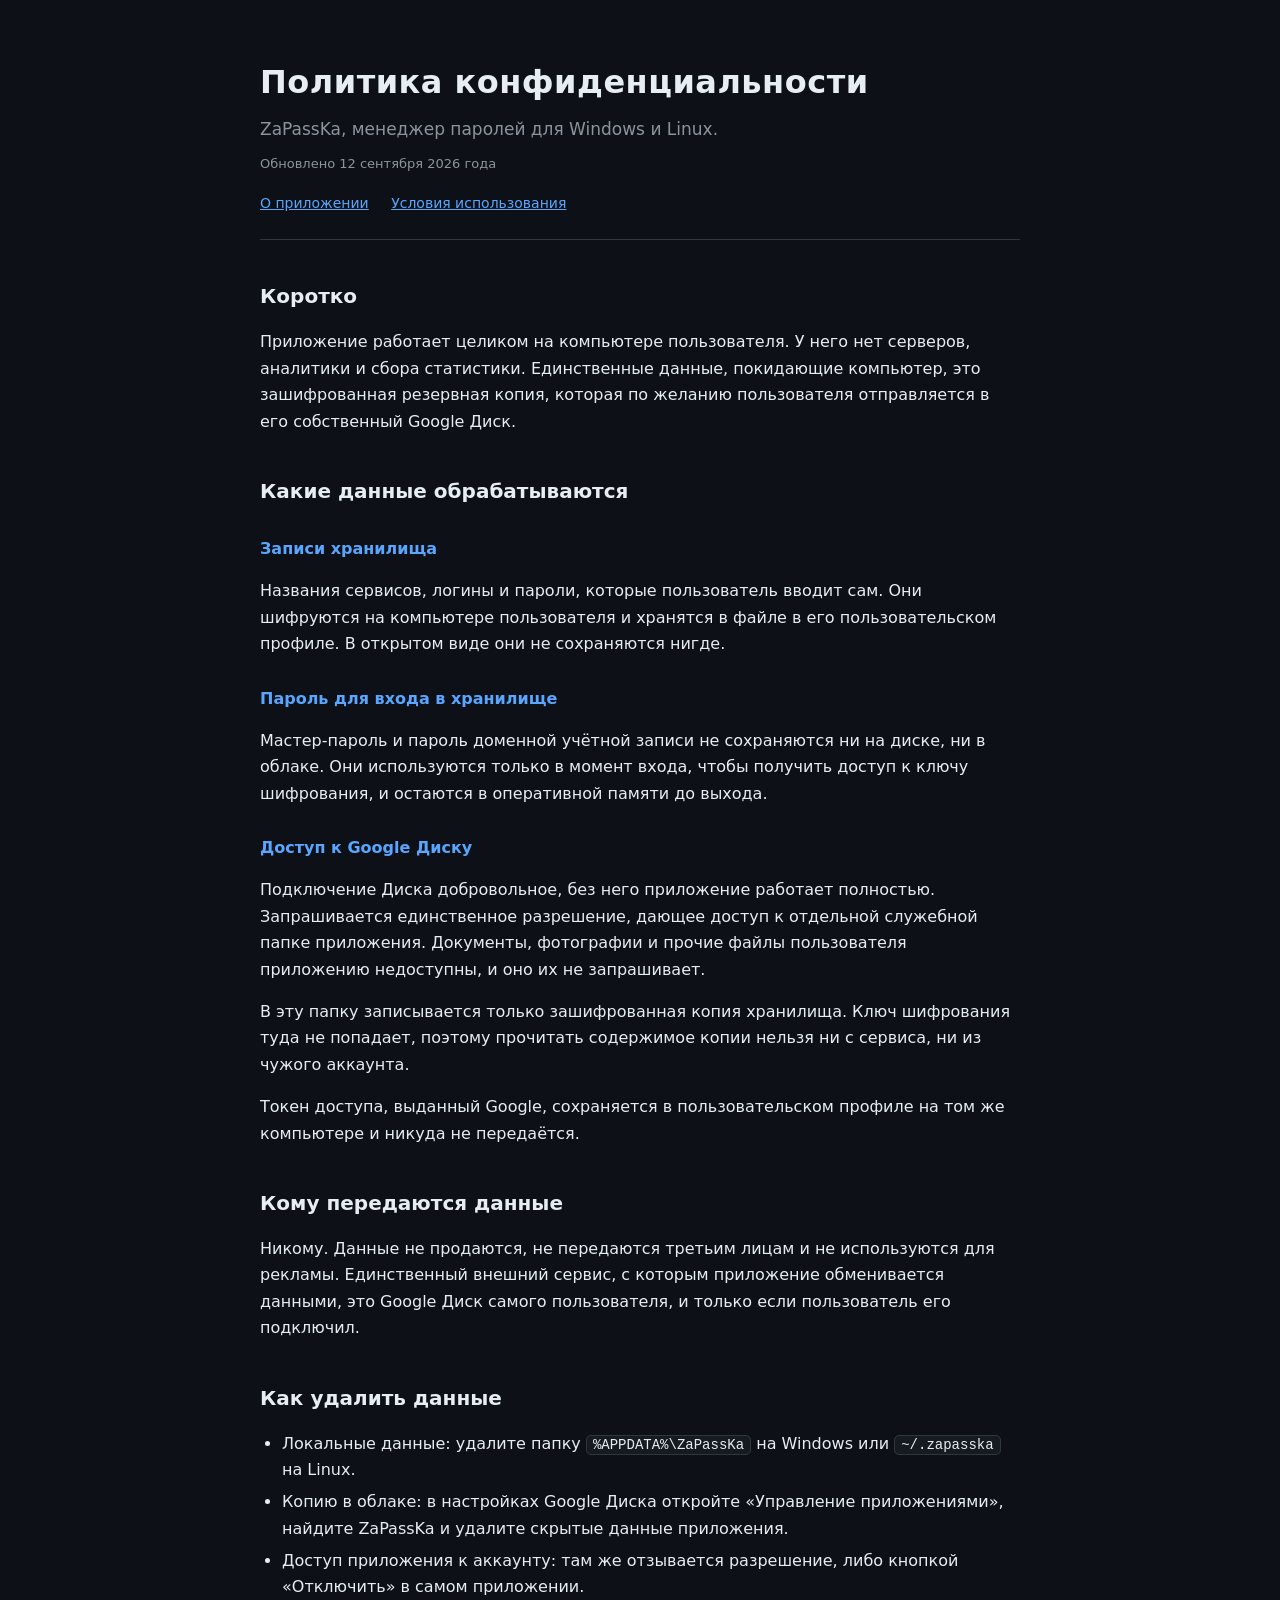
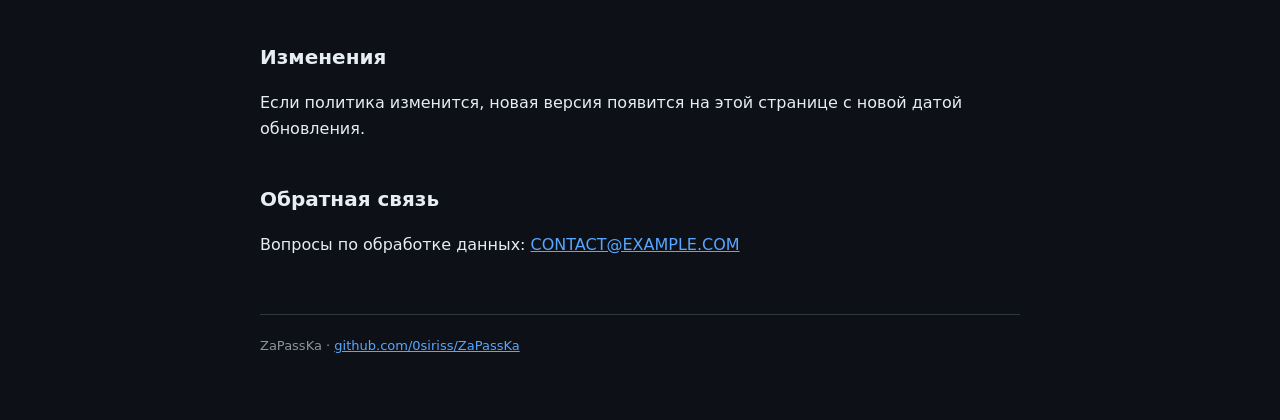
==== docs/privacy.html @ 93f9826c "Simplify the README and publish pages for the OAuth consent screen The README read like an internal " ====
<!doctype html>
<html lang="ru">
<head>
<meta charset="utf-8">
<meta name="viewport" content="width=device-width, initial-scale=1">
<title>Политика конфиденциальности — ZaPassKa</title>
<link rel="stylesheet" href="style.css">
</head>
<body>
<main>
  <header>
    <h1>Политика конфиденциальности</h1>
    <p class="lead">ZaPassKa, менеджер паролей для Windows и Linux.</p>
    <p class="updated">Обновлено 12 сентября 2026 года</p>
    <nav>
      <a href="index.html">О приложении</a>
      <a href="terms.html">Условия использования</a>
    </nav>
  </header>

  <h2>Коротко</h2>
  <p>Приложение работает целиком на компьютере пользователя. У него нет
    серверов, аналитики и сбора статистики. Единственные данные, покидающие
    компьютер, это зашифрованная резервная копия, которая по желанию
    пользователя отправляется в его собственный Google Диск.</p>

  <h2>Какие данные обрабатываются</h2>
  <h3>Записи хранилища</h3>
  <p>Названия сервисов, логины и пароли, которые пользователь вводит сам. Они
    шифруются на компьютере пользователя и хранятся в файле в его
    пользовательском профиле. В открытом виде они не сохраняются нигде.</p>

  <h3>Пароль для входа в хранилище</h3>
  <p>Мастер-пароль и пароль доменной учётной записи не сохраняются ни на диске,
    ни в облаке. Они используются только в момент входа, чтобы получить доступ
    к ключу шифрования, и остаются в оперативной памяти до выхода.</p>

  <h3>Доступ к Google Диску</h3>
  <p>Подключение Диска добровольное, без него приложение работает полностью.
    Запрашивается единственное разрешение, дающее доступ к отдельной служебной
    папке приложения. Документы, фотографии и прочие файлы пользователя
    приложению недоступны, и оно их не запрашивает.</p>
  <p>В эту папку записывается только зашифрованная копия хранилища. Ключ
    шифрования туда не попадает, поэтому прочитать содержимое копии нельзя ни
    с сервиса, ни из чужого аккаунта.</p>
  <p>Токен доступа, выданный Google, сохраняется в пользовательском профиле на
    том же компьютере и никуда не передаётся.</p>

  <h2>Кому передаются данные</h2>
  <p>Никому. Данные не продаются, не передаются третьим лицам и не
    используются для рекламы. Единственный внешний сервис, с которым
    приложение обменивается данными, это Google Диск самого пользователя, и
    только если пользователь его подключил.</p>

  <h2>Как удалить данные</h2>
  <ul>
    <li>Локальные данные: удалите папку <code>%APPDATA%\ZaPassKa</code> на
      Windows или <code>~/.zapasska</code> на Linux.</li>
    <li>Копию в облаке: в настройках Google Диска откройте «Управление
      приложениями», найдите ZaPassKa и удалите скрытые данные приложения.</li>
    <li>Доступ приложения к аккаунту: там же отзывается разрешение, либо
      кнопкой «Отключить» в самом приложении.</li>
  </ul>

  <h2>Изменения</h2>
  <p>Если политика изменится, новая версия появится на этой странице с новой
    датой обновления.</p>

  <h2>Обратная связь</h2>
  <p>Вопросы по обработке данных: <!-- ЗАМЕНИТЕ на ваш контактный адрес -->
    <a href="mailto:CONTACT@EXAMPLE.COM">CONTACT@EXAMPLE.COM</a></p>

  <footer>
    ZaPassKa · <a href="https://github.com/0siriss/ZaPassKa">github.com/0siriss/ZaPassKa</a>
  </footer>
</main>
</body>
</html>
---- docs/style.css ----
:root {
    --bg: #0d1117;
    --panel: #161b22;
    --border: #30363d;
    --text: #e6edf3;
    --dim: #8b949e;
    --accent: #58a6ff;
}
* { box-sizing: border-box; }
body {
    margin: 0;
    padding: 0 20px 64px;
    background: var(--bg);
    color: var(--text);
    font-family: 'Segoe UI', system-ui, -apple-system, sans-serif;
    font-size: 16px;
    line-height: 1.65;
}
main { max-width: 760px; margin: 0 auto; }
header { padding: 56px 0 24px; border-bottom: 1px solid var(--border); }
h1 { font-size: 32px; margin: 0 0 6px; letter-spacing: 0.5px; }
h2 { font-size: 20px; margin: 40px 0 12px; }
h3 { font-size: 16px; margin: 28px 0 8px; color: var(--accent); }
p, li { color: var(--text); }
.lead { color: var(--dim); font-size: 17px; margin: 0; }
.updated { color: var(--dim); font-size: 13px; margin-top: 10px; }
a { color: var(--accent); }
ul { padding-left: 22px; }
li { margin: 6px 0; }
img { max-width: 100%; border: 1px solid var(--border); border-radius: 10px; }
.card {
    background: var(--panel);
    border: 1px solid var(--border);
    border-radius: 12px;
    padding: 18px 22px;
    margin: 24px 0;
}
.btn {
    display: inline-block;
    background: #1f6feb;
    color: #fff;
    text-decoration: none;
    padding: 11px 22px;
    border-radius: 8px;
    font-weight: 600;
    margin-top: 8px;
}
.btn:hover { background: var(--accent); }
nav { margin-top: 18px; font-size: 14px; }
nav a { margin-right: 18px; }
footer {
    margin-top: 56px;
    padding-top: 20px;
    border-top: 1px solid var(--border);
    color: var(--dim);
    font-size: 13px;
}
code {
    background: var(--panel);
    border: 1px solid var(--border);
    border-radius: 5px;
    padding: 1px 6px;
    font-size: 14px;
}
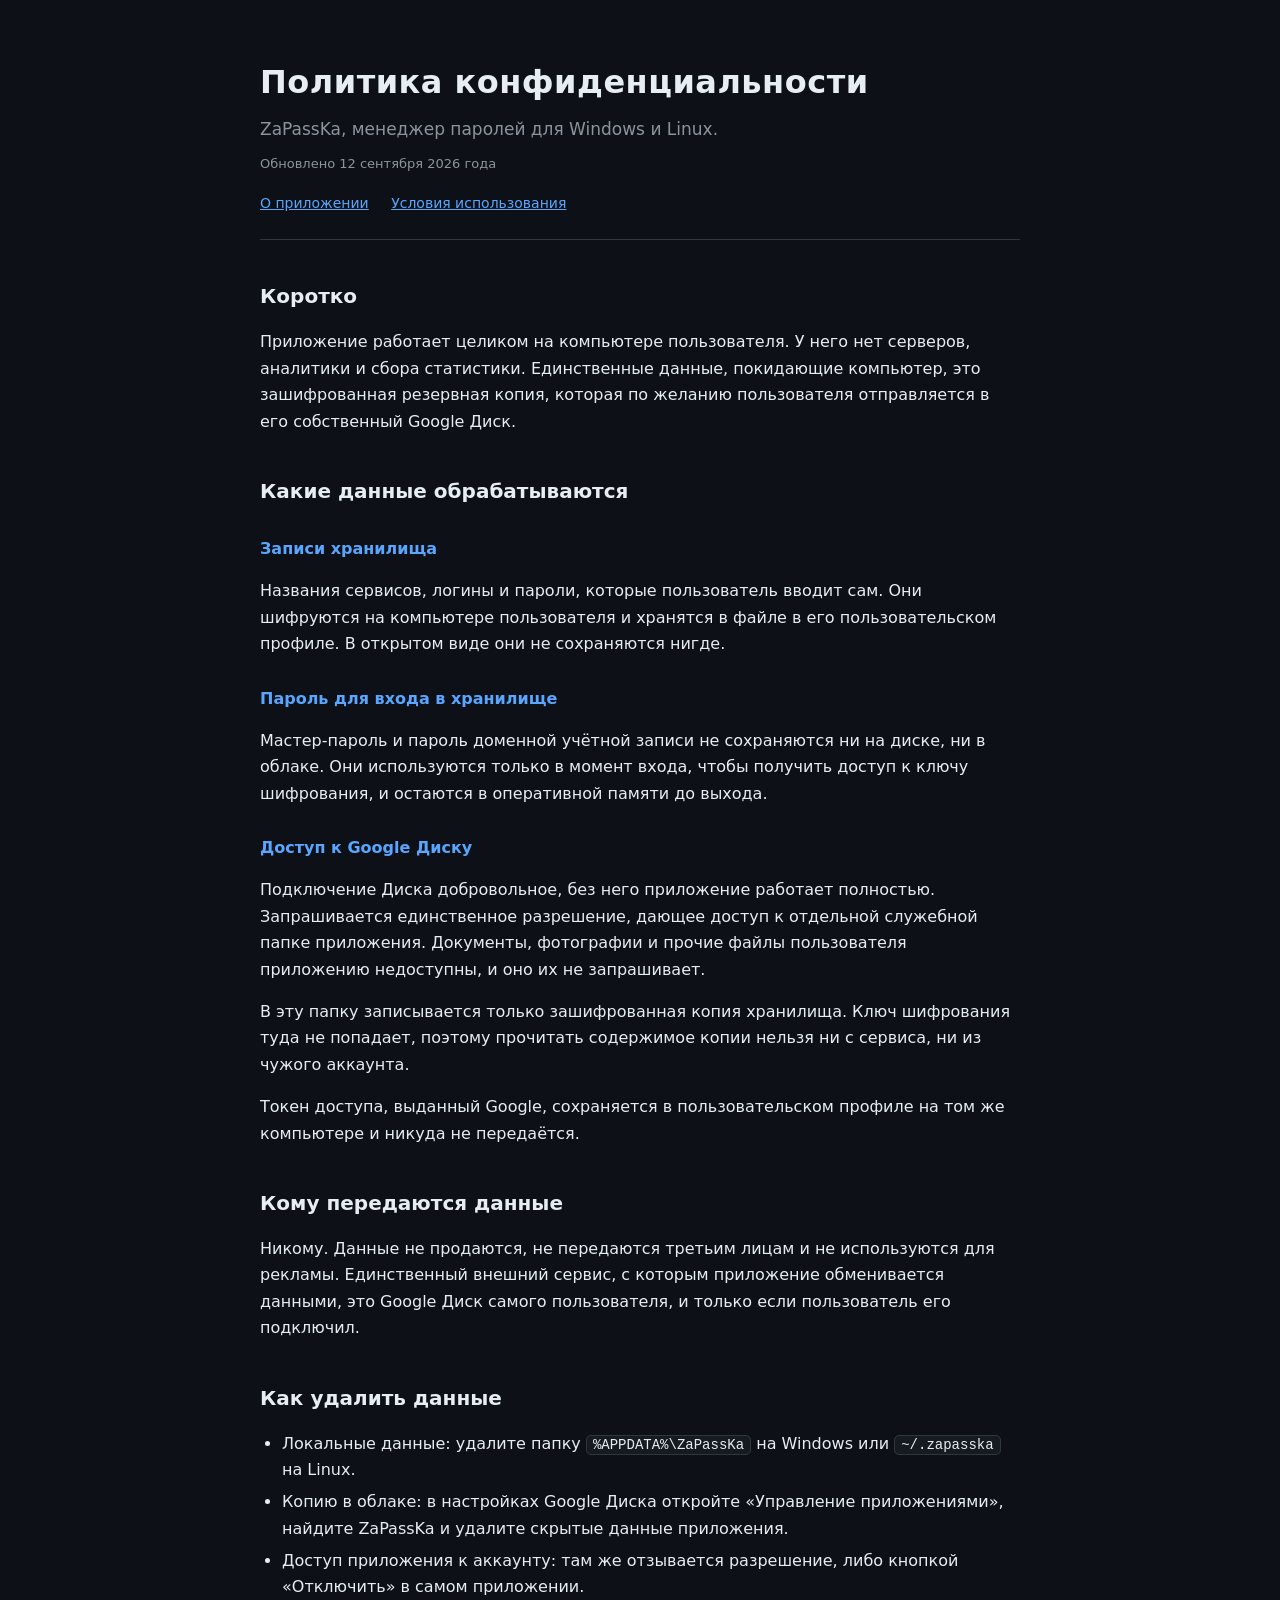
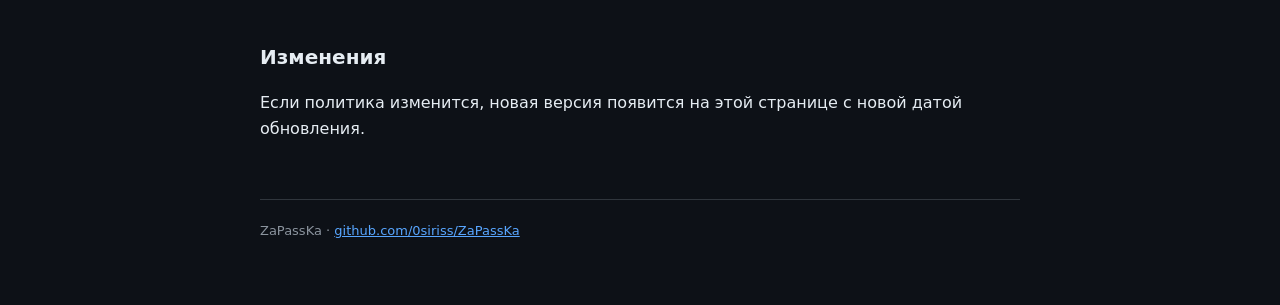
==== commit df8e941a: "Drop the contact sections from the published documents Both pages ended with a placeholder address t" ====
--- a/docs/privacy.html
+++ b/docs/privacy.html
@@ -66,10 +66,6 @@
   <p>Если политика изменится, новая версия появится на этой странице с новой
     датой обновления.</p>
 
-  <h2>Обратная связь</h2>
-  <p>Вопросы по обработке данных: <!-- ЗАМЕНИТЕ на ваш контактный адрес -->
-    <a href="mailto:CONTACT@EXAMPLE.COM">CONTACT@EXAMPLE.COM</a></p>
-
   <footer>
     ZaPassKa · <a href="https://github.com/0siriss/ZaPassKa">github.com/0siriss/ZaPassKa</a>
   </footer>
